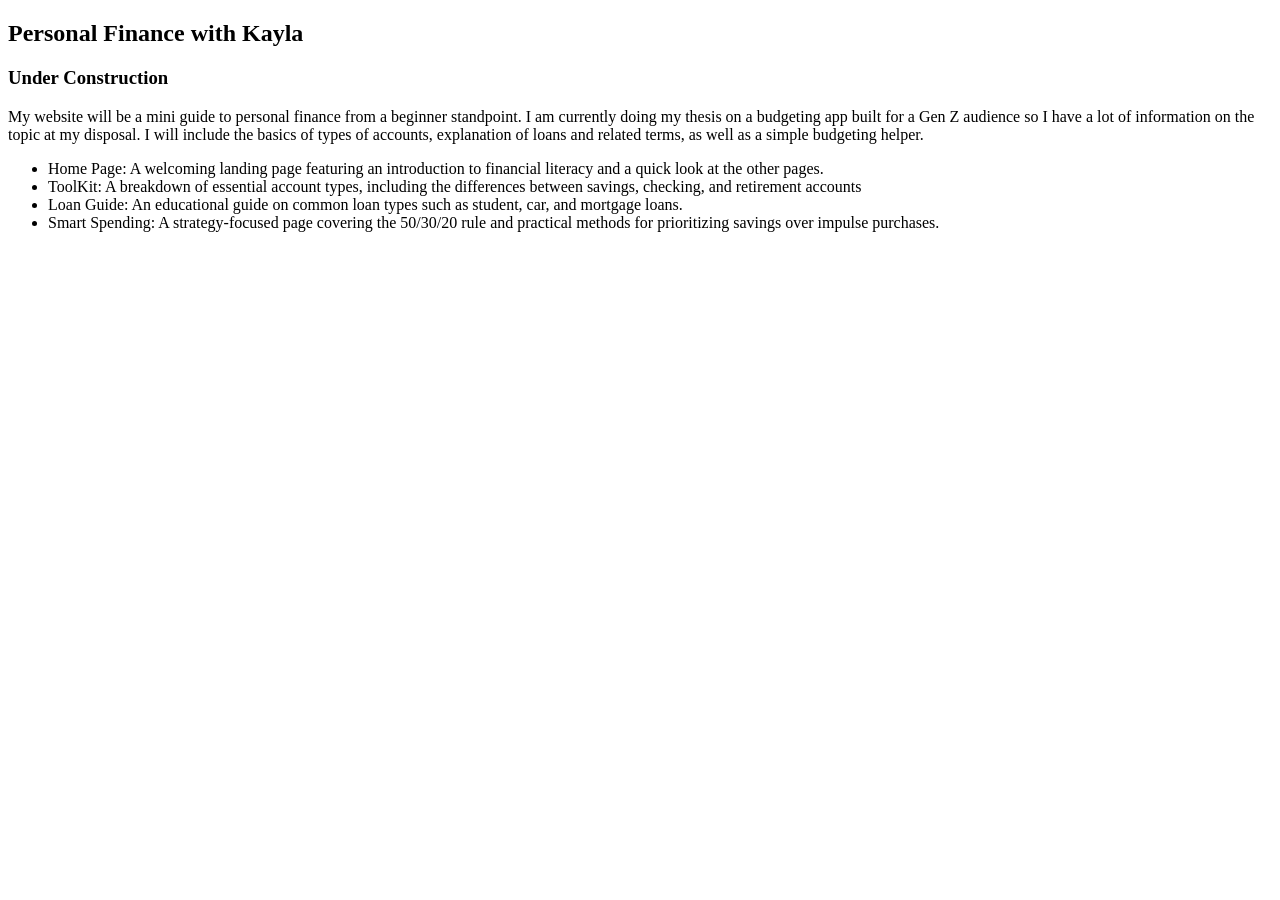
==== index.html @ f762217b "Site Proposal" ====
<!DOCTYPE html>
<html lang="en">

<head>
    <meta charset="UTF-8">
    <meta name="viewport" content="width=device-width, initial-scale=1.0">
    <title>Document</title>
</head>

<body>
    <header>
        <h2>Personal Finance with Kayla</h2>
        <h3>Under Construction</h3>
    </header>

    <main>
        <p>
            My website will be a mini guide to personal finance from a beginner standpoint. I am currently doing my
            thesis on a budgeting app built for a Gen Z audience so I have a lot of information on the topic at my
            disposal. I will include the basics of types of accounts, explanation of loans and related terms, as well as a simple budgeting helper. 
        </p>
        <ul>
            <li>Home Page: A welcoming landing page featuring an introduction to financial literacy and a quick look at
                the other pages. </li>
            <li>ToolKit: A breakdown of essential account types, including the differences between savings, checking,
                and retirement accounts</li>
            <li>Loan Guide: An educational guide on common loan types such as student, car, and mortgage loans.</li>
            <li>Smart Spending: A strategy-focused page covering the 50/30/20 rule and practical methods for
                prioritizing savings over impulse purchases.</li>
        </ul>

    </main>
    <footer>

    </footer>
</body>

</html>
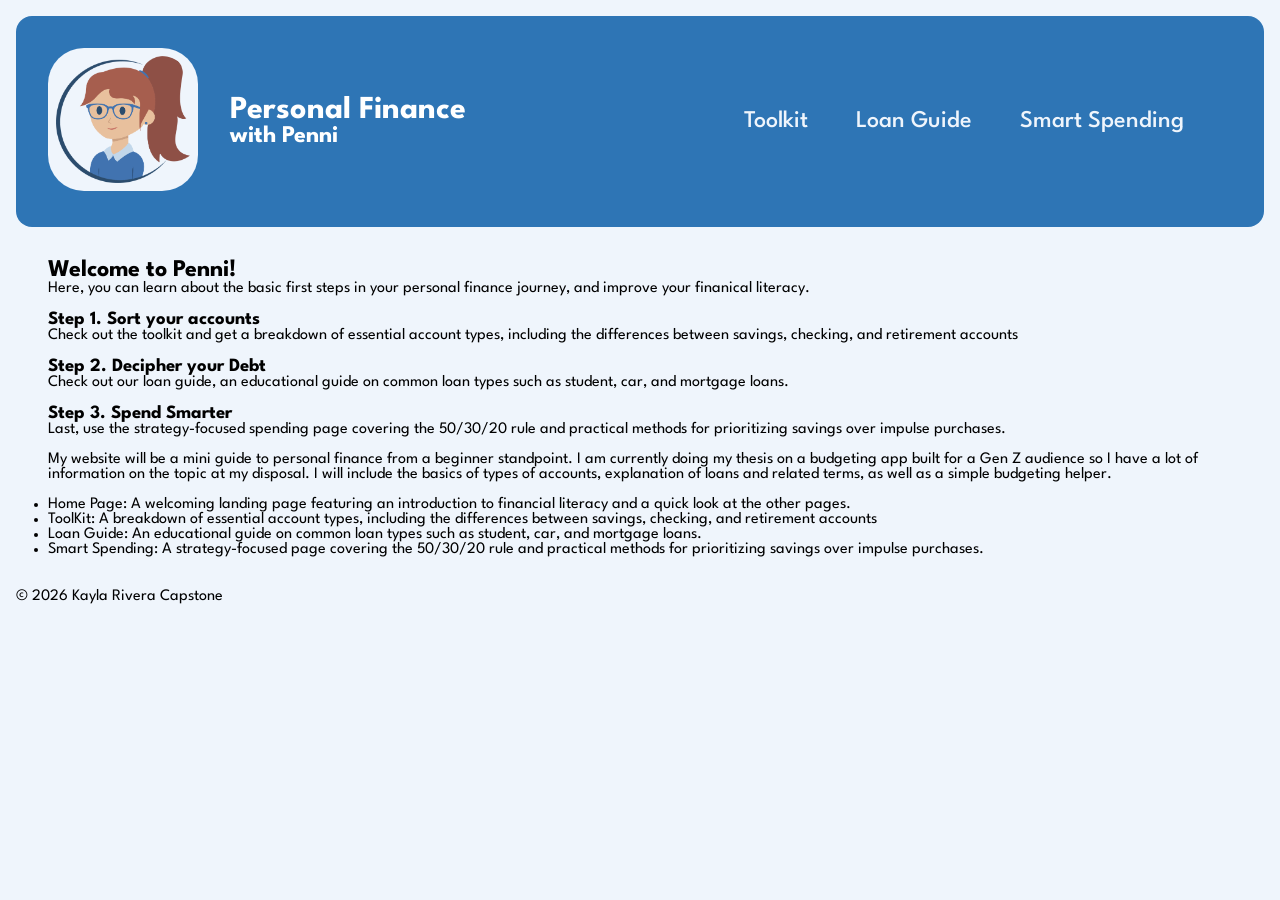
==== commit 9d810c48: "round1" ====
--- a/index.html
+++ b/index.html
@@ -4,21 +4,73 @@
 <head>
     <meta charset="UTF-8">
     <meta name="viewport" content="width=device-width, initial-scale=1.0">
-    <title>Document</title>
+    <meta name="description" content="Personal finance basics and literacy">
+    <meta name="keywords" content="personal finance, financial literacy, money tips, finance">
+    <meta name="author" content="Kayla Rivera">
+
+    <link rel="preconnect" href="https://fonts.googleapis.com">
+    <link rel="preconnect" href="https://fonts.gstatic.com" crossorigin>
+    <link href="https://fonts.googleapis.com/css2?family=League+Spartan:wght@100..900&display=swap" rel="stylesheet">
+
+    <link rel="stylesheet" href="styles/main.css">
+    <link rel="icon" href="images/PenniMAscot copy.png">
+
+    <title>Penni</title>
 </head>
 
 <body>
+
     <header>
-        <h2>Personal Finance with Kayla</h2>
-        <h3>Under Construction</h3>
+        <div class="logotitle">
+            <a href="index.html"><img src="images/PenniMAscot copy.png" alt="Penni Logo"></a>
+            <div class="headtitle">
+                <h1>Personal Finance</h1>
+                <h2>with Penni</h2>
+            </div>
+        </div>
+
+        <nav id="mobilemenu"></nav>
+        <nav id="nav_menu">
+            <ul>
+                <li><a href="toolkit.html">Toolkit</a></li>
+                <li><a href="loanguide.html">Loan Guide</a></li>
+                <li><a href="smartspending.html">Smart Spending</a></li>
+            </ul>
+        </nav>
     </header>
 
     <main>
+        <h2>Welcome to Penni!</h2>
+        <p>Here, you can learn about the basic first steps in your personal finance journey, and improve your finanical
+            literacy.</p>
+
+            <br>
+        <div>
+            <h3>Step 1. Sort your accounts</h3>
+            <p>Check out the toolkit and get a breakdown of essential account types, including the differences between
+                savings, checking, and retirement accounts</p>
+            <br>
+        </div>
+
+         <div>
+            <h3>Step 2. Decipher your Debt</h3>
+            <p>Check out our loan guide, an educational guide on common loan types such as student, car, and mortgage loans.</p>
+            <br>
+        </div>
+
+         <div>
+            <h3>Step 3. Spend Smarter</h3>
+            <p>Last, use the strategy-focused spending page covering the 50/30/20 rule and practical methods for
+                prioritizing savings over impulse purchases.</p>
+            <br>
+        </div>
+
         <p>
             My website will be a mini guide to personal finance from a beginner standpoint. I am currently doing my
             thesis on a budgeting app built for a Gen Z audience so I have a lot of information on the topic at my
-            disposal. I will include the basics of types of accounts, explanation of loans and related terms, as well as a simple budgeting helper. 
+            disposal. I will include the basics of types of accounts, explanation of loans and related terms, as well as a simple budgeting helper.
         </p>
+        <br>
         <ul>
             <li>Home Page: A welcoming landing page featuring an introduction to financial literacy and a quick look at
                 the other pages. </li>
@@ -31,8 +83,10 @@
 
     </main>
     <footer>
-
+        <p>&copy; <span id="copyright"></span> Kayla Rivera Capstone</p>
     </footer>
 </body>
 
-</html>+</html>
+
+<script src="js/scripts.js"></script>
--- a/styles/main.css
+++ b/styles/main.css
@@ -0,0 +1,71 @@
+* {
+    padding: 0;
+    margin: 0;
+    box-sizing: border-box;
+}
+
+header img {
+    width: 150px;
+    padding: 0.5em;
+    background-color: #eff5fc;
+    border-radius: 36px;
+    margin-right: 2em;
+}
+
+header {
+    display: flex;
+    background-color: #2e75b5;
+    color: white;
+    padding: 2em;
+    border-radius: 16px;
+    justify-content: space-between;
+    align-items: center;
+}
+
+.logotitle {
+    display: flex;
+    flex-direction: row;
+    align-items: center;}
+
+nav {
+    color: #eff5fc;
+    font-size: 150%;
+    font-weight: 500;
+    padding: 0 2em 0 0;
+}
+
+nav ul {
+    display: flex;
+    gap: 2em;
+    list-style-type: none;
+}
+
+nav a:link,
+nav a:visited {
+    color: #eff5fc;
+    text-decoration: none;
+    transition: all ease-in-out 300ms;
+}
+
+nav a:hover,
+nav a:focus {
+    color: #1f4e71;
+    background-color: #eff5fc;
+    padding: 1em;
+    border-radius: 16px;
+}
+
+
+body {
+    background-color: #eff5fc;
+    padding: 1em;
+    font-family: "League Spartan",
+        sans-serif;
+    font-optical-sizing: auto;
+    font-style: normal;
+}
+
+main {
+    padding: 1em;
+    margin: 1em;
+}
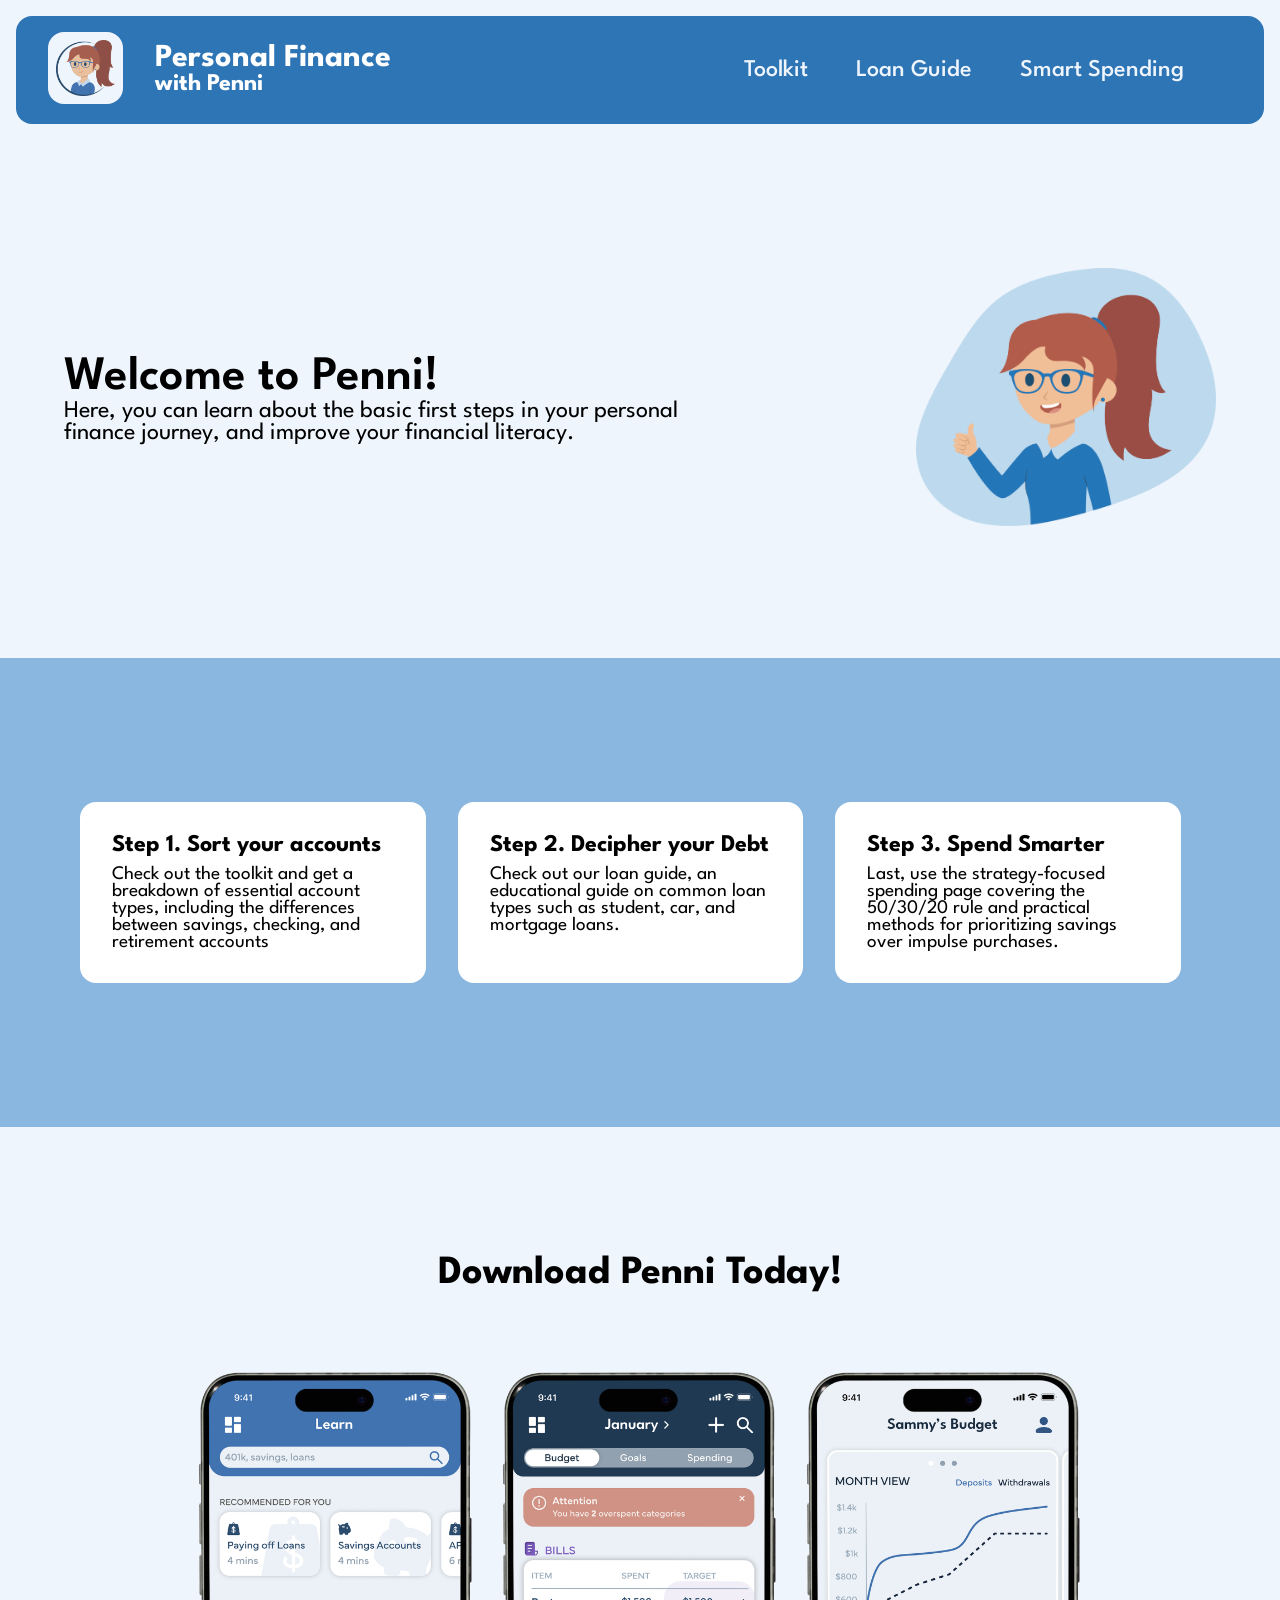
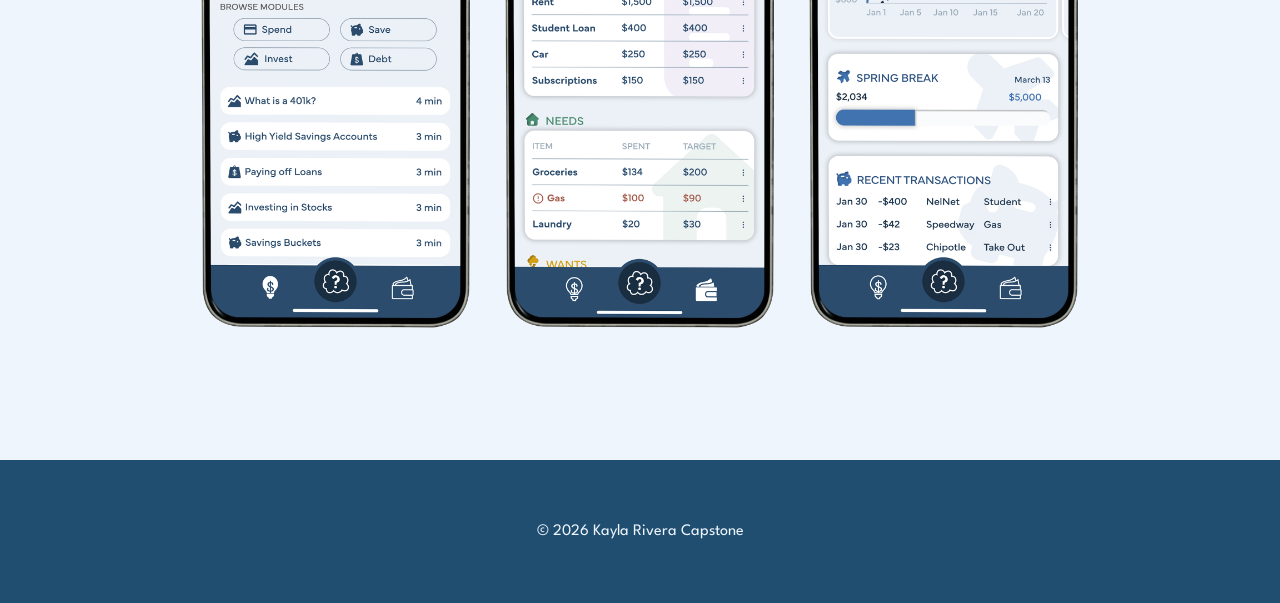
==== commit f9db7b83: "penniupdates" ====
--- a/index.html
+++ b/index.html
@@ -13,16 +13,15 @@
     <link href="https://fonts.googleapis.com/css2?family=League+Spartan:wght@100..900&display=swap" rel="stylesheet">
 
     <link rel="stylesheet" href="styles/main.css">
-    <link rel="icon" href="images/PenniMAscot copy.png">
+    <link rel="icon" href="images/pennidefault.png">
 
     <title>Penni</title>
 </head>
 
 <body>
-
     <header>
         <div class="logotitle">
-            <a href="index.html"><img src="images/PenniMAscot copy.png" alt="Penni Logo"></a>
+            <a href="index.html"><img src="images/pennidefault.png" alt="Penni Logo"></a>
             <div class="headtitle">
                 <h1>Personal Finance</h1>
                 <h2>with Penni</h2>
@@ -40,46 +39,45 @@
     </header>
 
     <main>
-        <h2>Welcome to Penni!</h2>
-        <p>Here, you can learn about the basic first steps in your personal finance journey, and improve your finanical
-            literacy.</p>
+        <section class="hero">
+            <div id="left">
+                <h2>Welcome to Penni!</h2>
+                <h3>Here, you can learn about the basic first steps in your personal finance journey, and improve your
+                    financial literacy.</h3>
+            </div>
+            <div>
+                <img src="/images/pennithumbs.png" alt="Penn">
+            </div id="right">
+        </section>
 
-            <br>
-        <div>
-            <h3>Step 1. Sort your accounts</h3>
-            <p>Check out the toolkit and get a breakdown of essential account types, including the differences between
-                savings, checking, and retirement accounts</p>
-            <br>
-        </div>
+        <section class="steps">
+            <div id="step1">
+                <h3>Step 1. Sort your accounts</h3>
+                <p>Check out the toolkit and get a breakdown of essential account types, including the differences
+                    between
+                    savings, checking, and retirement accounts</p>
+            </div>
+            <div id="step2">
+                <h3>Step 2. Decipher your Debt</h3>
+                <p>Check out our loan guide, an educational guide on common loan types such as student, car, and
+                    mortgage
+                    loans.</p>
+            </div>
+            <div id="step2">
+                <h3>Step 3. Spend Smarter</h3>
+                <p>Last, use the strategy-focused spending page covering the 50/30/20 rule and practical methods for
+                    prioritizing savings over impulse purchases.</p>
+            </div>
+        </section>
 
-         <div>
-            <h3>Step 2. Decipher your Debt</h3>
-            <p>Check out our loan guide, an educational guide on common loan types such as student, car, and mortgage loans.</p>
-            <br>
-        </div>
-
-         <div>
-            <h3>Step 3. Spend Smarter</h3>
-            <p>Last, use the strategy-focused spending page covering the 50/30/20 rule and practical methods for
-                prioritizing savings over impulse purchases.</p>
-            <br>
-        </div>
-
-        <p>
-            My website will be a mini guide to personal finance from a beginner standpoint. I am currently doing my
-            thesis on a budgeting app built for a Gen Z audience so I have a lot of information on the topic at my
-            disposal. I will include the basics of types of accounts, explanation of loans and related terms, as well as a simple budgeting helper.
-        </p>
-        <br>
-        <ul>
-            <li>Home Page: A welcoming landing page featuring an introduction to financial literacy and a quick look at
-                the other pages. </li>
-            <li>ToolKit: A breakdown of essential account types, including the differences between savings, checking,
-                and retirement accounts</li>
-            <li>Loan Guide: An educational guide on common loan types such as student, car, and mortgage loans.</li>
-            <li>Smart Spending: A strategy-focused page covering the 50/30/20 rule and practical methods for
-                prioritizing savings over impulse purchases.</li>
-        </ul>
+        <section class="screens">
+            <h2>Download Penni Today!</h2>
+            <div>
+                <img src="images/pennilearn.png" alt="Learn Screen">
+                <img src="images/pennibudget.png" alt="Budget Screen">
+                <img src="images/pennihome.png" alt="Home Screen">
+            </div>
+        </section>
 
     </main>
     <footer>
--- a/styles/main.css
+++ b/styles/main.css
@@ -4,11 +4,20 @@
     box-sizing: border-box;
 }
 
+body {
+    background-color: #eff5fc;
+    font-family: "League Spartan",
+        sans-serif;
+    font-optical-sizing: auto;
+    font-style: normal;
+}
+
+/* Header + Nav Menu----------------------------------------- */
 header img {
-    width: 150px;
+    width: 75px;
     padding: 0.5em;
     background-color: #eff5fc;
-    border-radius: 36px;
+    border-radius: 16px;
     margin-right: 2em;
 }
 
@@ -16,16 +25,22 @@
     display: flex;
     background-color: #2e75b5;
     color: white;
-    padding: 2em;
+    padding: 1em 2em;
+    margin: 1em;
     border-radius: 16px;
     justify-content: space-between;
     align-items: center;
+    position: sticky;
+    top: 1em;
+    z-index: 999;
 }
+
 
 .logotitle {
     display: flex;
     flex-direction: row;
-    align-items: center;}
+    align-items: center;
+}
 
 nav {
     color: #eff5fc;
@@ -55,17 +70,82 @@
     border-radius: 16px;
 }
 
-
-body {
-    background-color: #eff5fc;
-    padding: 1em;
-    font-family: "League Spartan",
-        sans-serif;
-    font-optical-sizing: auto;
-    font-style: normal;
+/* Hero Section----------------------------------------- */
+.hero {
+    display: flex;
+    padding: 8em 4em;
+    justify-content: space-between;
+    align-items: center;
 }
 
-main {
-    padding: 1em;
+.hero h2 {
+    font-size: 300%;
+    font-weight: 600;
+}
+
+.hero h3 {
+    font-size: 150%;
+    font-weight: 400;
+    max-width: 80%;
+}
+
+.hero img {
+    max-width: 300px;
+}
+
+/* Steps Section----------------------------------------- */
+.steps {
+    display: flex;
+    padding: 8em 4em;
+    background-color: #8ab7e0;
+}
+
+#step1,
+#step2,
+#step3 {
+    background-color: white;
+    max-width: 30%;
     margin: 1em;
+    padding: 2em;
+    border-radius: 16px;
+    justify-content: center;
+    align-items: center;
+}
+
+.steps h3 {
+    padding-bottom: 10px;
+    font-size: 150%;
+}
+
+.steps p {
+    font-size: 120%;
+}
+
+
+/* Screens Section----------------------------------------- */
+.screens img {
+    max-width: 300px;
+}
+
+.screens h2 {
+    padding-bottom: 2em;
+    font-size: 250%;
+}
+
+.screens {
+    display: flex;
+    flex-direction: column;
+    padding: 8em 4em;
+    align-items: center;
+    justify-content: center;
+}
+
+/* Footer Section----------------------------------------- */
+footer {
+    display: flex;
+    background-color: #1f4e71;
+    color: #eff5fc;
+    padding: 4em;
+    align-items: center;
+    justify-content: center;
 }
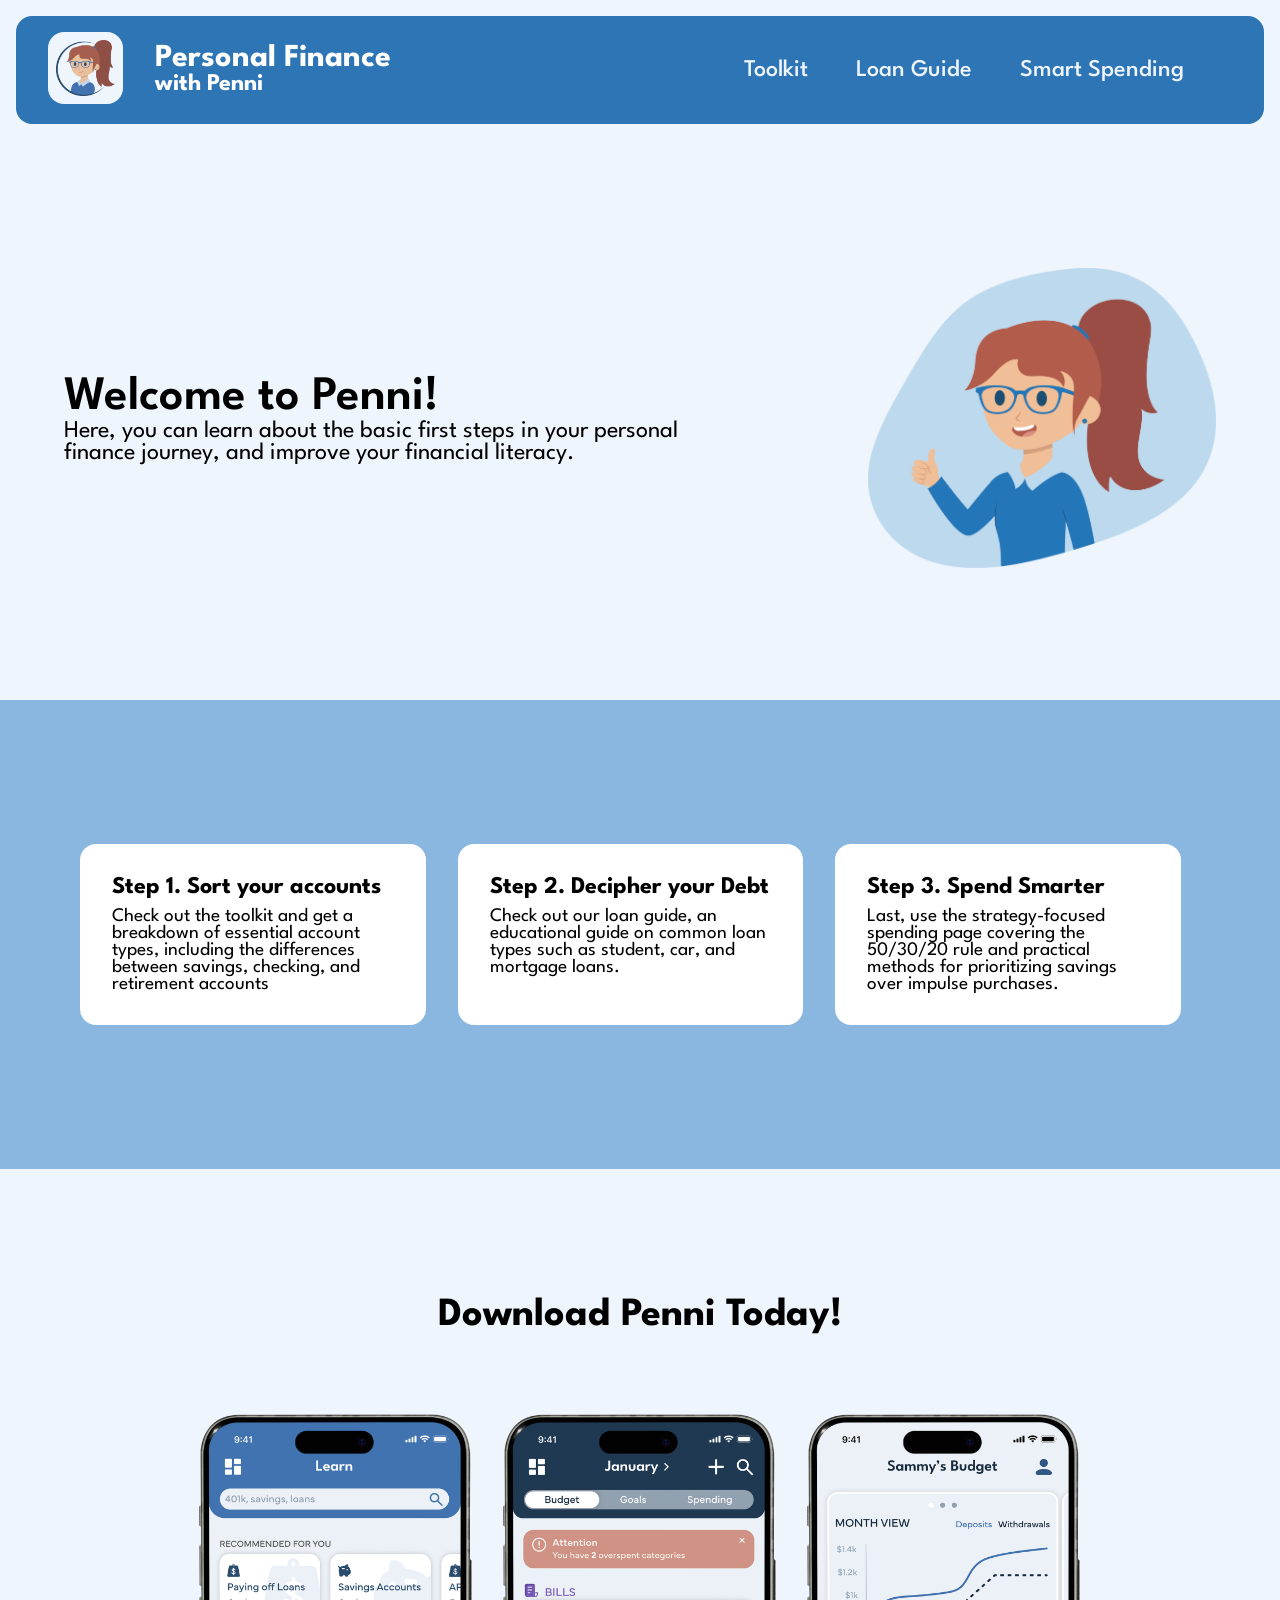
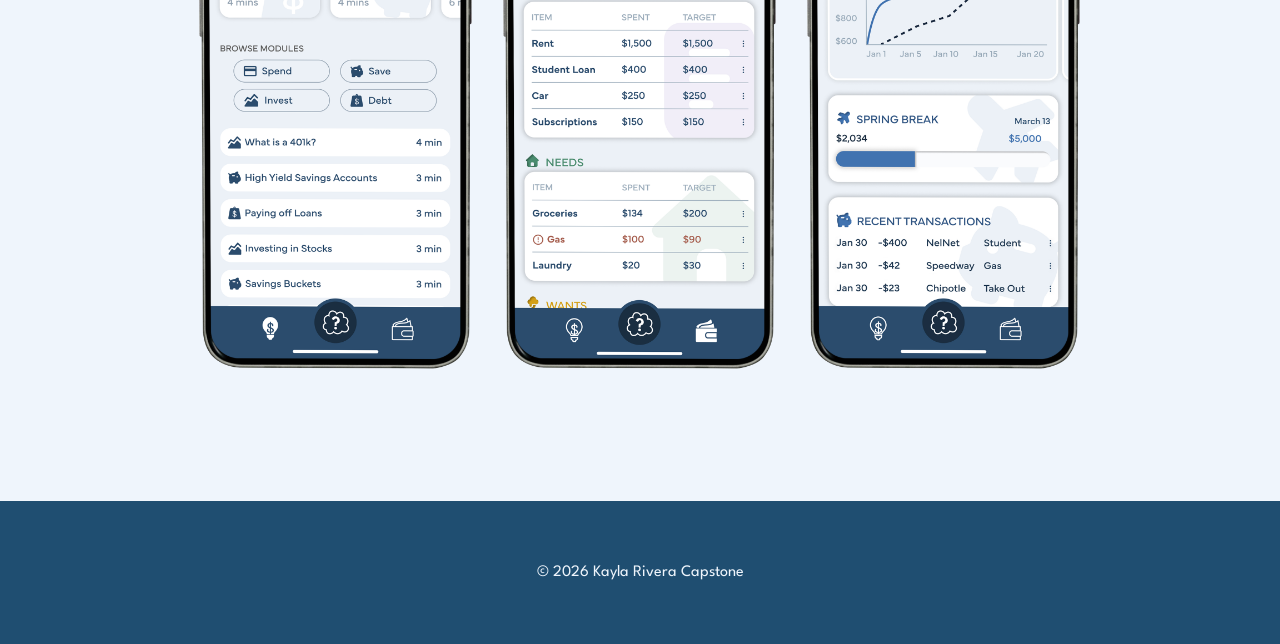
==== commit 54ceb5c9: "updates" ====
--- a/index.html
+++ b/index.html
@@ -46,7 +46,7 @@
                     financial literacy.</h3>
             </div>
             <div>
-                <img src="/images/pennithumbs.png" alt="Penn">
+                <img src="/images/pennithumbs.png" alt="Penni">
             </div id="right">
         </section>
 
--- a/styles/main.css
+++ b/styles/main.css
@@ -90,7 +90,7 @@
 }
 
 .hero img {
-    max-width: 300px;
+    max-height: 300px;
 }
 
 /* Steps Section----------------------------------------- */
@@ -104,7 +104,7 @@
 #step2,
 #step3 {
     background-color: white;
-    max-width: 30%;
+    width: 30%;
     margin: 1em;
     padding: 2em;
     border-radius: 16px;
@@ -117,7 +117,8 @@
     font-size: 150%;
 }
 
-.steps p {
+.steps p,
+.steps li {
     font-size: 120%;
 }
 
@@ -148,4 +149,27 @@
     padding: 4em;
     align-items: center;
     justify-content: center;
+}
+
+
+/* Media Queries---------------------------------------------*/
+@media (max-width: 767px) {
+    .hero img {
+        max-height: 200px;
+    }
+
+    .steps {
+        flex-direction: column;
+    }
+
+    #step1,
+    #step2,
+    #step3 {
+        width: 100%;
+    }
+    .screens img {
+    max-width: 150px;
+}
+
+
 }
